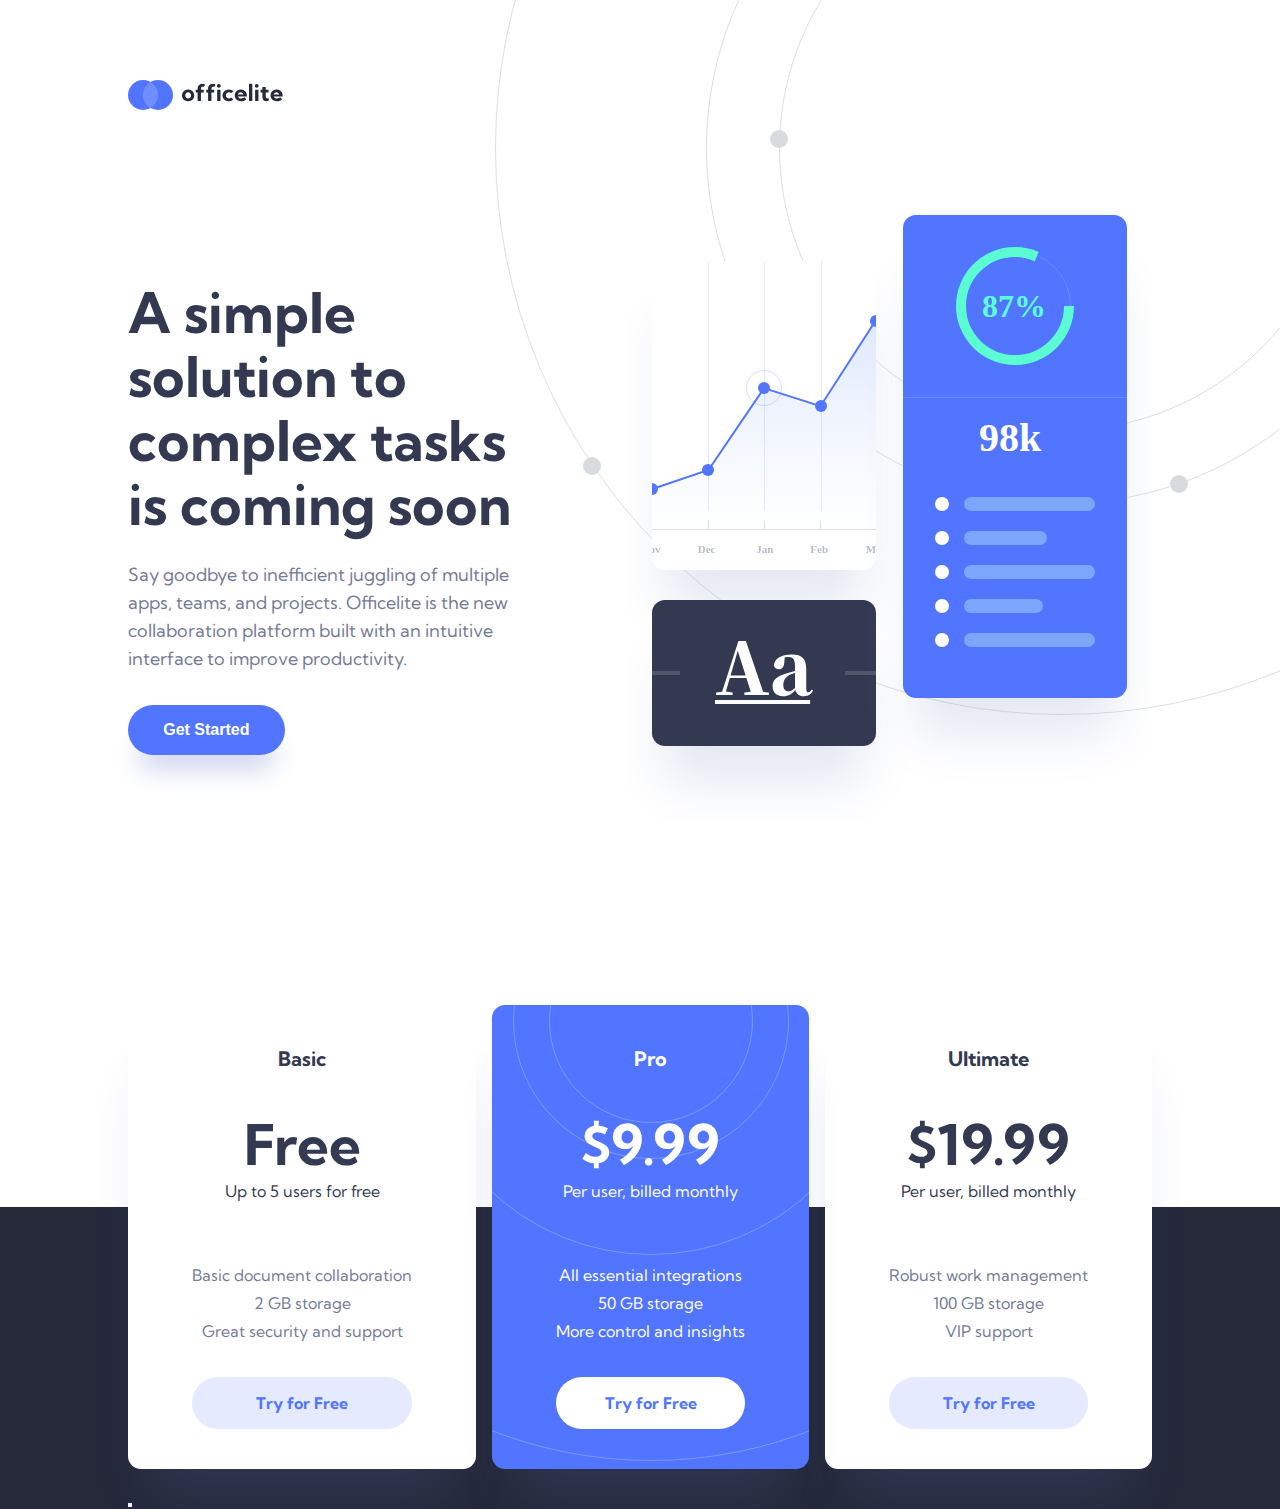
==== index.html @ 5bf41b75 "fix(html, css): image and button in features middle" ====
<!DOCTYPE html>
<html lang="en">
  <head>
    <meta charset="UTF-8" />
    <meta name="viewport" content="width=device-width, initial-scale=1.0" />
    <link rel="stylesheet" href="style/desktop.css" />
    <link rel="stylesheet" href="style/tablet.css" />
    <link rel="stylesheet" href="style/mobile.css" />
    <link rel="preconnect" href="https://fonts.googleapis.com" />
    <link rel="preconnect" href="https://fonts.gstatic.com" crossorigin />
    <link href="https://fonts.googleapis.com/css2?family=Kumbh+Sans:wght@400;700&display=swap" rel="stylesheet" />
    <link rel="icon" type="image/png" sizes="32x32" href="img/favicon-32x32.png" />

    <title>Officelite coming soon site</title>
  </head>
  <body>
    <img class="bg-pattern-body" src="img/home/bg-pattern-header.svg" alt="" />
    <div class="container">
      <!-- Header -->
      <header>
        <img src="img/shared/logo.svg" alt="Officelite logo, featuring black, two blue circles" />
      </header>
      <!-- Hero -->
      <section class="hero">
        <div class="hero-content">
          <p class="hero-content-title">A simple solution to complex tasks is coming soon</p>
          <p class="hero-content-description">
            Say goodbye to inefficient juggling of multiple apps, teams, and projects. Officelite is the new collaboration platform built with an
            intuitive interface to improve productivity.
          </p>
          <a href="sign-up.html" alt="redirect to sign up page">
            <button class="hero-content-redirection" alt="Get started button for go to sign up page">Get Started</button>
          </a>
        </div>
        <img class="hero-img" src="img/home/illustration-charts.svg" alt="" />
      </section>
      <!-- Modal price -->
      <main class="modal-price">
        <div class="features">
          <h2>Basic</h2>
          <div class="f-content">
            <div class="f-price">
              <h1>Free</h1>
              <p>Up to 5 users for free</p>
            </div>
            <div class="f-options">
              <p>Basic document collaboration</p>
              <p>2 GB storage</p>
              <p>Great security and support</p>
            </div>
          </div>
          <a class="f-links" href="sign-up.html" alt="redirect to sign up page"> Try for Free </a>
        </div>

        <div class="features middle">
          <img src="img/home/bg-pattern-pricing.svg" alt="" />
          <h2 class="color">Pro</h2>
          <div class="f-content">
            <div class="f-price">
              <h1 class="color">$9.99</h1>
              <p class="color">Per user, billed monthly</p>
            </div>
            <div class="f-options">
              <p class="color">All essential integrations</p>
              <p class="color">50 GB storage</p>
              <p class="color">More control and insights</p>
            </div>
          </div>
          <a class="f-links middle-color" href="sign-up.html" alt="redirect to sign up page"> Try for Free </a>
        </div>

        <div class="features">
          <h2>Ultimate</h2>
          <div class="f-content">
            <div class="f-price">
              <h1>$19.99</h1>
              <p>Per user, billed monthly</p>
            </div>
            <div class="f-options">
              <p>Robust work management</p>
              <p>100 GB storage</p>
              <p>VIP support</p>
            </div>
          </div>
          <a class="f-links" href="sign-up.html" alt="redirect to sign up page"> Try for Free </a>
        </div>
      </main>
      <!-- Footer -->
      <footer>
        <img src="" alt="" />
        <div>
          <h3></h3>
          <div>
            <p></p>
            <p></p>
          </div>
          <div>
            <p></p>
            <p></p>
          </div>
          <div>
            <p></p>
            <p></p>
          </div>
          <div>
            <p></p>
            <p></p>
          </div>
        </div>
        <div>
          <a href=""><button></button></a>
        </div>
      </footer>
    </div>
    <script src="scripts/index.js"></script>
  </body>
</html>
---- style/desktop.css ----
/*reset*/
*,
*::before,
*::after {
  box-sizing: border-box;
  margin: 0;
  padding: 0;
}

/* custom properties */
:root {
  --bg-dark: rgb(37, 41, 58);
  --bg-btn: rgb(81, 117, 255);
  --bg-btn-hover: rgb(130, 156, 255);
  --clr-title: rgb(51, 57, 80);
  --clr-text: rgb(116, 123, 149);
  --clr-danger: rgb(240, 91, 91);
  --fs-h1: 3.5rem;
  --fs-h2: 1.25rem;
  --fs-h3: 1rem;
  --fs-text: 1rem;
  --lh-h1: 4rem;
  --lh-h2-text: 1.75rem;
  --lh-h3: 3rem;
  --fw-regular: 400;
  --fw-bold: 700;
}

html {
  overflow-x: hidden;
}

body {
  overflow-x: hidden;
  position: relative;
  font-family: 'Kumbh Sans', sans-serif;
  background: linear-gradient(180deg, rgba(255, 255, 255, 1) 80%, rgba(37, 41, 58, 1) 20%);
}

h1,
h2,
h3 {
  color: var(--clr-title);
  font-weight: var(--fw-bold);
}

h1 {
  font-size: var(--fs-h1);
  line-height: var(--lh-h1);
}

h2 {
  font-size: var(--fs-h2);
  line-height: var(--lh-h2-text);
}

h3 {
  font-size: var(--fs-h3);
  line-height: var(--lh-h3);
}

p {
  font-size: var(--fs-text);
  line-height: var(--lh-h2-text);
  color: var(--clr-text);
  font-weight: var(--fw-regular);
}
/**** img top body ****/
.bg-pattern-body {
  position: absolute;
  top: -26.2rem;
  right: -21.8rem;
  z-index: -1;
}

/****Container****/
.container {
  display: flex;
  flex-direction: column;
  width: 80%;
  margin: auto;
}

/****Header****/
header {
  margin-top: 5rem;
}

/**** section hero  ****/
.hero {
  display: flex;
  align-items: center;
  margin-top: 6.3rem;
}

.hero-content {
  display: flex;
  flex-direction: column;
  margin-right: 5.9rem;
}

.hero-content-title {
  display: flex;
  font-size: 3.5rem;
  line-height: 4rem;
  color: var(--clr-title);
  font-weight: var(--fw-bold);
}

.hero-content-description {
  display: flex;
  margin: 1.5rem 0 2rem 0;
  font-size: 1.125rem;
}

.hero-content-redirection {
  background-color: var(--bg-btn);
  color: rgb(255, 255, 255);
  font-weight: var(--fw-bold);
  font-size: 1rem;
  padding: 1rem 2.2rem 1rem 2.2rem;
  border: 0 solid;
  border-radius: 28px;
  box-shadow: 0px 25px 25px -10px rgba(63, 91, 194, 0.247159);
}

.hero-content-redirection:hover {
  background-color: var(--bg-btn-hover);
}

/****Section modal price****/
.modal-price {
  display: flex;
  justify-content: space-between;
  margin-top: 11.5rem;
}

.features {
  display: flex;
  flex-direction: column;
  text-align: center;
  padding: 2.5rem 4rem 2.5rem 4rem;
  background: rgb(255, 255, 255);
  box-shadow: 0px 50px 50px -25px rgba(75, 92, 154, 0.247159);
  border-radius: 13px;
}

.features.middle {
  position: relative;
  background-color: rgb(81, 117, 255);
  overflow: hidden;
  z-index: 0;
}

.features.middle > img {
  position: absolute;
  top: -26.5rem;
  left: 50%;
  transform: translate(-50%);
  z-index: -1;
}

.features.middle .color {
  color: rgb(255, 255, 255);
}

.features > h2 {
  margin-bottom: 2.5rem;
}

.f-content {
  display: flex;
  flex-direction: column;
}

.f-price > p {
  color: var(--clr-title);
}

.f-options {
  margin: 3.5rem 0 2rem 0;
}

.f-links {
  background-color: rgba(81, 117, 255, 0.15);
  color: var(--bg-btn);
  font-weight: var(--fw-bold);
  font-size: 1rem;
  padding: 1rem 2.2rem 1rem 2.2rem;
  border: 0 solid;
  border-radius: 28px;
  text-decoration: none;
}

.f-links.middle-color {
  background-color: rgb(255, 255, 255);
}

@media all and (max-width: 1260px) {
  /**** img top body ****/
  .bg-pattern-body {
    width: 900px;
    min-height: 900px;
    top: -18rem;
    right: -20rem;
  }

  .container {
    width: 90%;
  }

  .hero-content {
    margin-right: 2rem;
  }

  .hero-content-title {
    font-size: 2.5rem;
    line-height: 3.5rem;
  }

  .hero-img {
    min-height: 480px;
    width: 420px;
  }
}
---- style/tablet.css ----
@media all and (max-width: 768px) {
  :root {
    --fs-text: 1rem;
  }

  /**** img top body ****/
  .bg-pattern-body {
    width: 666px;
    min-height: 666px;
    top: -10.25rem;
    right: -18rem;
  }

  /****Container****/
  .container {
    width: 90%;
  }
  /****Header****/
  header {
    margin-top: 4.5rem;
  }

  /**** section hero  ****/
  .hero {
    margin-top: 6.5rem;
  }

  .hero-content {
    margin-right: 4rem;
  }

  .hero-content-title {
    line-height: 3rem;
  }

  .hero-img {
    width: 360px;
    min-height: 390px;
  }
}

@media all and (max-width: 700px) {
  /**** img top body ****/
  .bg-pattern-body {
    position: absolute;
    top: -10.5rem;
    right: 0;
    left: 50%;
    transform: translate(-50%);
  }
  /****Container****/
  .container {
    display: flex;
    flex-direction: column;
    align-items: center;
  }

  /**** section hero  ****/
  .hero {
    display: flex;
    flex-direction: column;
    align-items: center;
  }

  .hero-content {
    order: 1;
    margin-right: 0;
    text-align: center;
  }

  .hero-img {
    width: 380px;
    min-height: 410px;
  }
}
---- style/mobile.css ----
@media all and (max-width: 375px) {
  /**** img top body ****/
  .bg-pattern-body {
    width: 458px;
    min-height: 458px;
  }

  /****Header****/
  header {
    margin-top: 2.8rem;
  }

  /**** section hero  ****/
  .hero {
    margin-top: 5rem;
  }

  .hero-content {
    margin-top: 3rem;
  }

  .hero-img {
    width: 240px;
    min-height: 260px;
  }
}
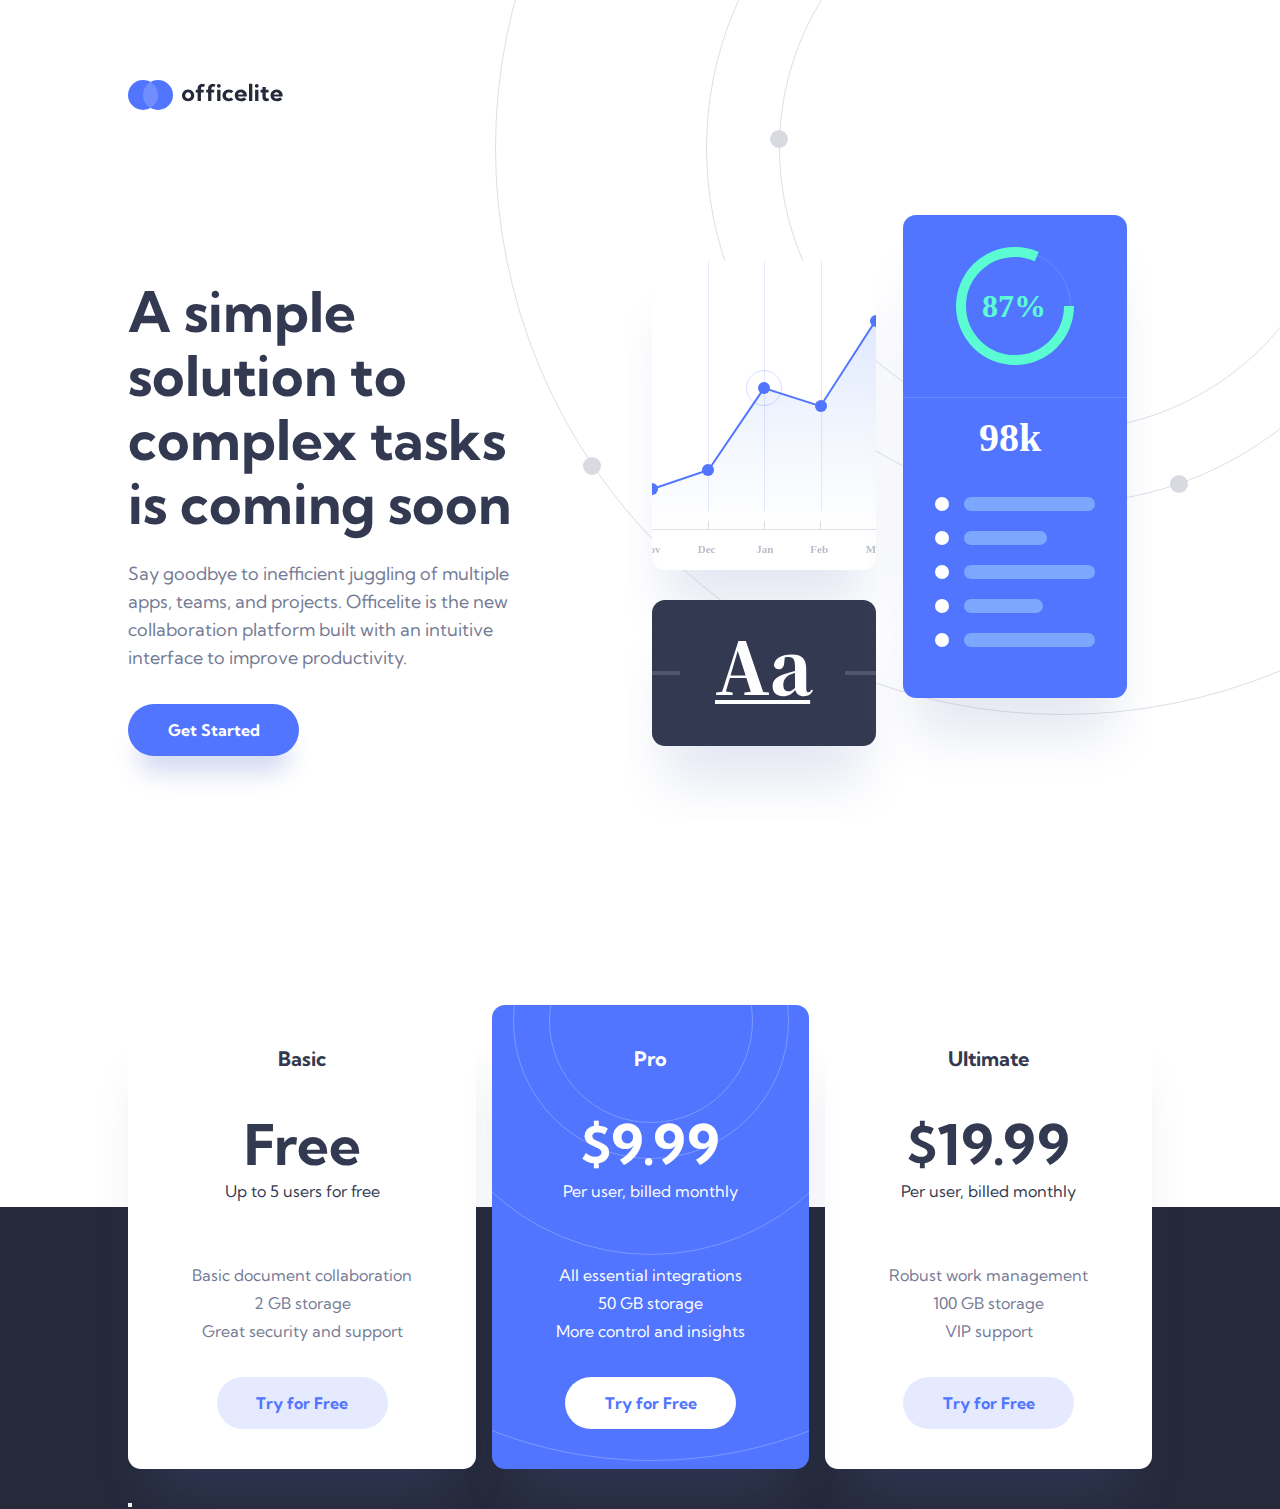
==== commit a61bccf7: "feat(html, css): modal price complete for desktop and tablet" ====
--- a/index.html
+++ b/index.html
@@ -28,9 +28,7 @@
             Say goodbye to inefficient juggling of multiple apps, teams, and projects. Officelite is the new collaboration platform built with an
             intuitive interface to improve productivity.
           </p>
-          <a href="sign-up.html" alt="redirect to sign up page">
-            <button class="hero-content-redirection" alt="Get started button for go to sign up page">Get Started</button>
-          </a>
+          <a class="hero-link" href="sign-up.html" alt="redirect to sign up page"> Get Started </a>
         </div>
         <img class="hero-img" src="img/home/illustration-charts.svg" alt="" />
       </section>
@@ -51,7 +49,6 @@
           </div>
           <a class="f-links" href="sign-up.html" alt="redirect to sign up page"> Try for Free </a>
         </div>
-
         <div class="features middle">
           <img src="img/home/bg-pattern-pricing.svg" alt="" />
           <h2 class="color">Pro</h2>
--- a/style/desktop.css
+++ b/style/desktop.css
@@ -113,7 +113,9 @@
   font-size: 1.125rem;
 }
 
-.hero-content-redirection {
+.hero-link {
+  width: 171px;
+  text-align: center;
   background-color: var(--bg-btn);
   color: rgb(255, 255, 255);
   font-weight: var(--fw-bold);
@@ -122,9 +124,10 @@
   border: 0 solid;
   border-radius: 28px;
   box-shadow: 0px 25px 25px -10px rgba(63, 91, 194, 0.247159);
-}
-
-.hero-content-redirection:hover {
+  text-decoration: none;
+}
+
+.hero-link:hover {
   background-color: var(--bg-btn-hover);
 }
 
@@ -138,6 +141,7 @@
 .features {
   display: flex;
   flex-direction: column;
+  align-items: center;
   text-align: center;
   padding: 2.5rem 4rem 2.5rem 4rem;
   background: rgb(255, 255, 255);
@@ -182,6 +186,7 @@
 }
 
 .f-links {
+  width: 171px;
   background-color: rgba(81, 117, 255, 0.15);
   color: var(--bg-btn);
   font-weight: var(--fw-bold);
--- a/style/tablet.css
+++ b/style/tablet.css
@@ -37,6 +37,58 @@
     width: 360px;
     min-height: 390px;
   }
+  /****Section modal price****/
+  .modal-price {
+    display: flex;
+    flex-direction: column;
+    justify-content: space-between;
+    margin-top: 11.5rem;
+  }
+
+  .features {
+    padding: 3rem 3rem 3rem 3rem;
+    align-items: flex-start;
+  }
+
+  .features > h2 {
+    margin-bottom: 1rem;
+  }
+
+  .features.middle {
+    margin: 1.5rem 0 1.5rem 0;
+  }
+
+  .features.middle > img {
+    position: absolute;
+    top: 50%;
+    left: 18%;
+    /* left: 120px; */
+
+    transform: translate(-50%, -50%);
+  }
+
+  .f-content {
+    display: flex;
+    flex-direction: row;
+    /* justify-content: space-between; */
+    width: 100%;
+    text-align: start;
+  }
+
+  .f-price {
+    /* margin-right: ; */
+    width: 50%;
+  }
+
+  .f-options {
+    margin: 0rem 0 0rem 0rem;
+    padding-left: 2rem;
+    width: 50%;
+  }
+
+  .f-options p:nth-child(2) {
+    margin: 1rem 0 1rem 0;
+  }
 }
 
 @media all and (max-width: 700px) {
@@ -64,6 +116,7 @@
 
   .hero-content {
     order: 1;
+    align-items: center;
     margin-right: 0;
     text-align: center;
   }
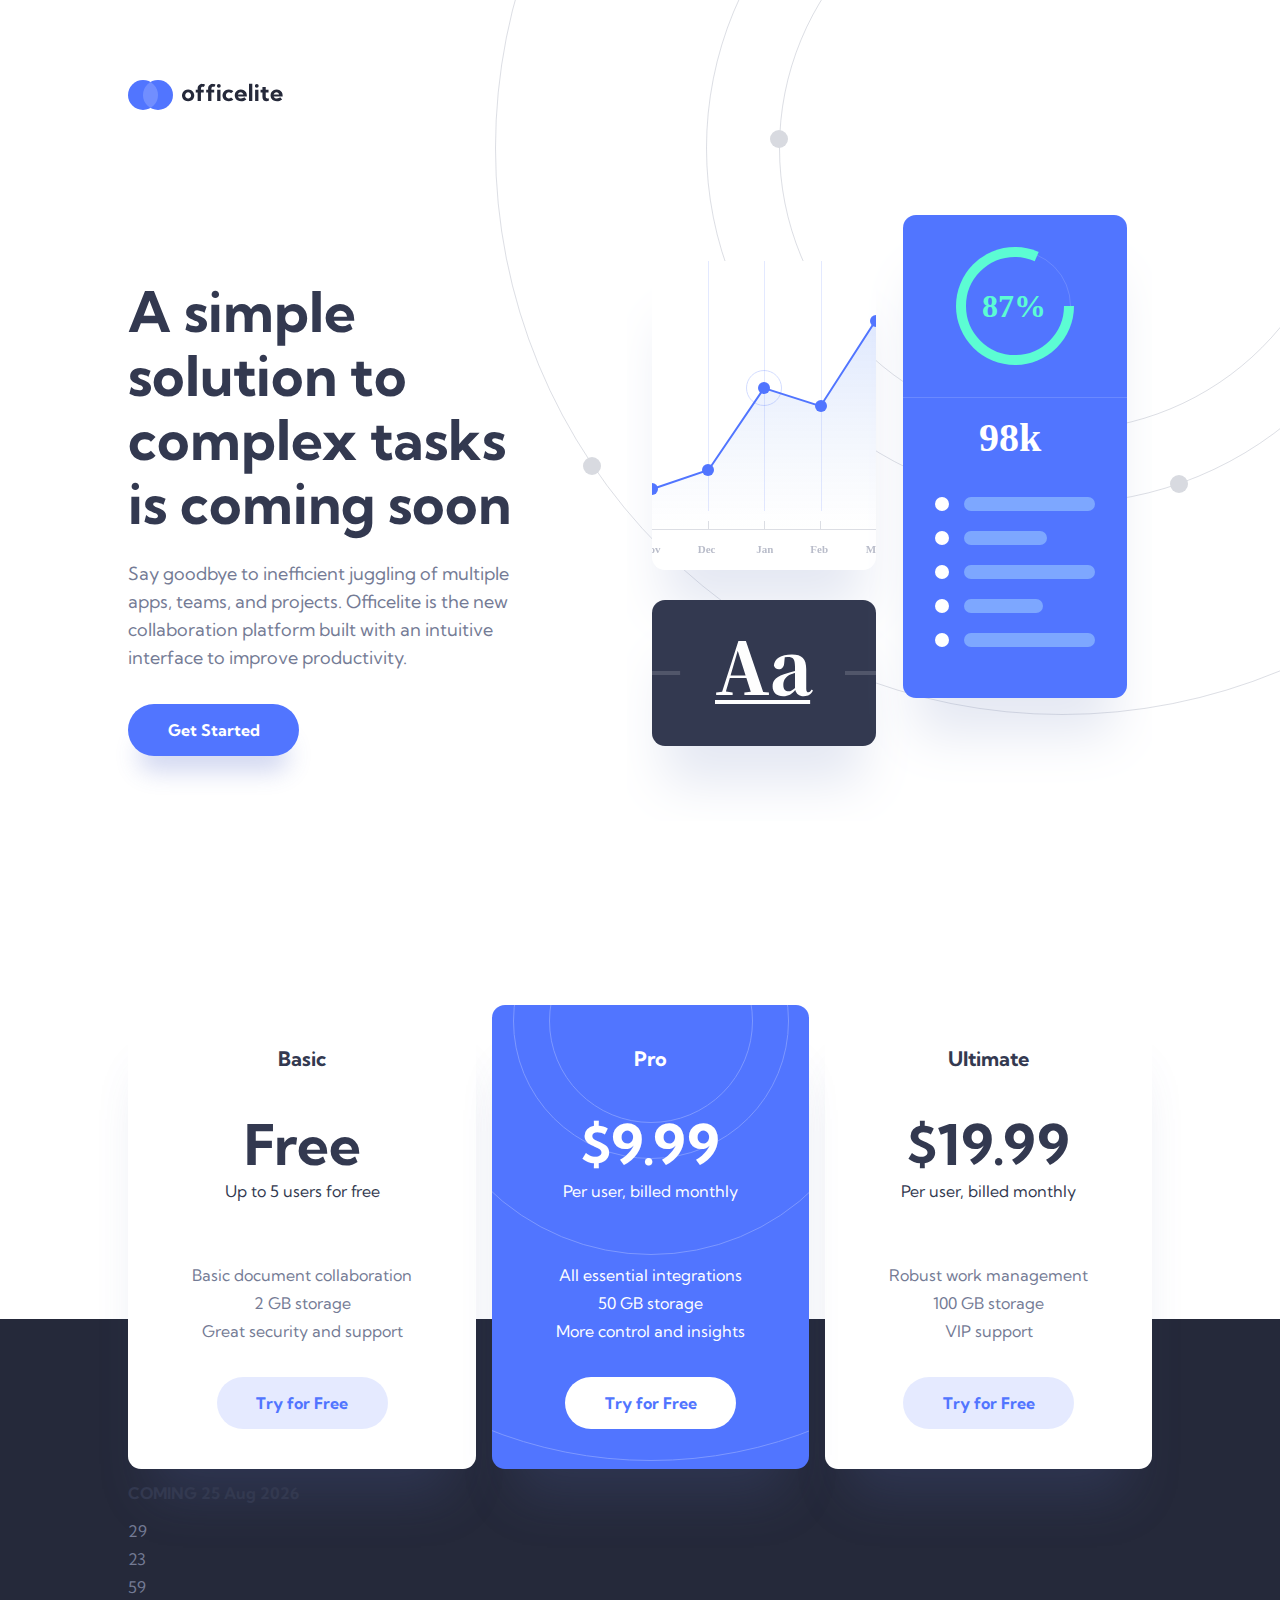
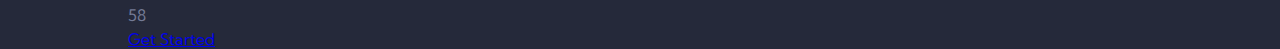
==== commit 9a885300: "feat(js, html): add a countdown in html" ====
--- a/index.html
+++ b/index.html
@@ -84,28 +84,27 @@
       </main>
       <!-- Footer -->
       <footer>
-        <img src="" alt="" />
         <div>
-          <h3></h3>
+          <h3>COMING <span class="title-date"></span></h3>
           <div>
-            <p></p>
-            <p></p>
+            <div>
+              <p></p>
+              <p class="timer">dd</p>
+            </div>
+            <div>
+              <p></p>
+              <p class="timer">hrs</p>
+            </div>
+            <div>
+              <p></p>
+              <p class="timer">mn</p>
+            </div>
+            <div>
+              <p></p>
+              <p class="timer">sc</p>
+            </div>
+            <a href="sign-up.html">Get Started</a>
           </div>
-          <div>
-            <p></p>
-            <p></p>
-          </div>
-          <div>
-            <p></p>
-            <p></p>
-          </div>
-          <div>
-            <p></p>
-            <p></p>
-          </div>
-        </div>
-        <div>
-          <a href=""><button></button></a>
         </div>
       </footer>
     </div>
--- a/style/desktop.css
+++ b/style/desktop.css
@@ -197,8 +197,16 @@
   text-decoration: none;
 }
 
+.f-links:hover {
+  background-color: rgba(81, 117, 255, 0.25);
+}
+
 .f-links.middle-color {
   background-color: rgb(255, 255, 255);
+}
+
+.f-links.f-links.middle-color:hover {
+  color: var(--bg-btn-hover);
 }
 
 @media all and (max-width: 1260px) {
@@ -227,4 +235,55 @@
     min-height: 480px;
     width: 420px;
   }
-}
+
+  /****Section modal price****/
+  .modal-price {
+    display: flex;
+    flex-direction: column;
+    justify-content: space-between;
+    margin-top: 8.75rem;
+    align-items: center;
+  }
+
+  .features {
+    padding: 3rem 3rem 3rem 3rem;
+    align-items: flex-start;
+    width: 80%;
+  }
+
+  .features > h2 {
+    margin-bottom: 1rem;
+  }
+
+  .features.middle {
+    margin: 1.5rem 0 1.5rem 0;
+  }
+
+  .features.middle > img {
+    position: absolute;
+    top: 50%;
+    left: 7.7rem;
+    transform: translate(-50%, -50%);
+  }
+
+  .f-content {
+    display: flex;
+    flex-direction: row;
+    width: 100%;
+    text-align: start;
+  }
+
+  .f-price {
+    width: 50%;
+  }
+
+  .f-options {
+    margin: 0rem 0 0rem 0rem;
+    padding-left: 2rem;
+    width: 50%;
+  }
+
+  .f-options p:nth-child(2) {
+    margin: 1rem 0 1rem 0;
+  }
+}
--- a/style/tablet.css
+++ b/style/tablet.css
@@ -30,64 +30,26 @@
   }
 
   .hero-content-title {
+    font-style: 2.5rem;
     line-height: 3rem;
+  }
+
+  .hero-content-description {
+    font-size: 1rem;
   }
 
   .hero-img {
     width: 360px;
     min-height: 390px;
   }
+
   /****Section modal price****/
   .modal-price {
-    display: flex;
-    flex-direction: column;
-    justify-content: space-between;
-    margin-top: 11.5rem;
+    margin-top: 8.75rem;
   }
 
   .features {
-    padding: 3rem 3rem 3rem 3rem;
-    align-items: flex-start;
-  }
-
-  .features > h2 {
-    margin-bottom: 1rem;
-  }
-
-  .features.middle {
-    margin: 1.5rem 0 1.5rem 0;
-  }
-
-  .features.middle > img {
-    position: absolute;
-    top: 50%;
-    left: 18%;
-    /* left: 120px; */
-
-    transform: translate(-50%, -50%);
-  }
-
-  .f-content {
-    display: flex;
-    flex-direction: row;
-    /* justify-content: space-between; */
     width: 100%;
-    text-align: start;
-  }
-
-  .f-price {
-    /* margin-right: ; */
-    width: 50%;
-  }
-
-  .f-options {
-    margin: 0rem 0 0rem 0rem;
-    padding-left: 2rem;
-    width: 50%;
-  }
-
-  .f-options p:nth-child(2) {
-    margin: 1rem 0 1rem 0;
   }
 }
 
@@ -125,4 +87,55 @@
     width: 380px;
     min-height: 410px;
   }
+
+  /****Section modal price****/
+  .modal-price {
+    margin-top: 6.25rem;
+  }
+
+  .features {
+    padding: 2.5rem 3.3rem 2.5rem 3.3rem;
+    align-items: center;
+    width: 100%;
+  }
+
+  .features > h2 {
+    margin-bottom: 2.5rem;
+  }
+
+  .features.middle {
+    margin: 2rem 0 2rem 0;
+  }
+
+  .features.middle > img {
+    position: absolute;
+    top: -23.6rem;
+    left: 50%;
+    transform: translate(-50%);
+  }
+
+  .f-content {
+    display: flex;
+    flex-direction: column;
+    width: 100%;
+    text-align: center;
+  }
+
+  .f-price {
+    width: 100%;
+    margin-bottom: 3.5rem;
+  }
+
+  .f-options {
+    padding-left: 0rem;
+    width: 100%;
+  }
+
+  .f-options p:nth-child(2) {
+    margin: 1rem 0 1rem 0;
+  }
+
+  .f-links {
+    margin-top: 2.9rem;
+  }
 }
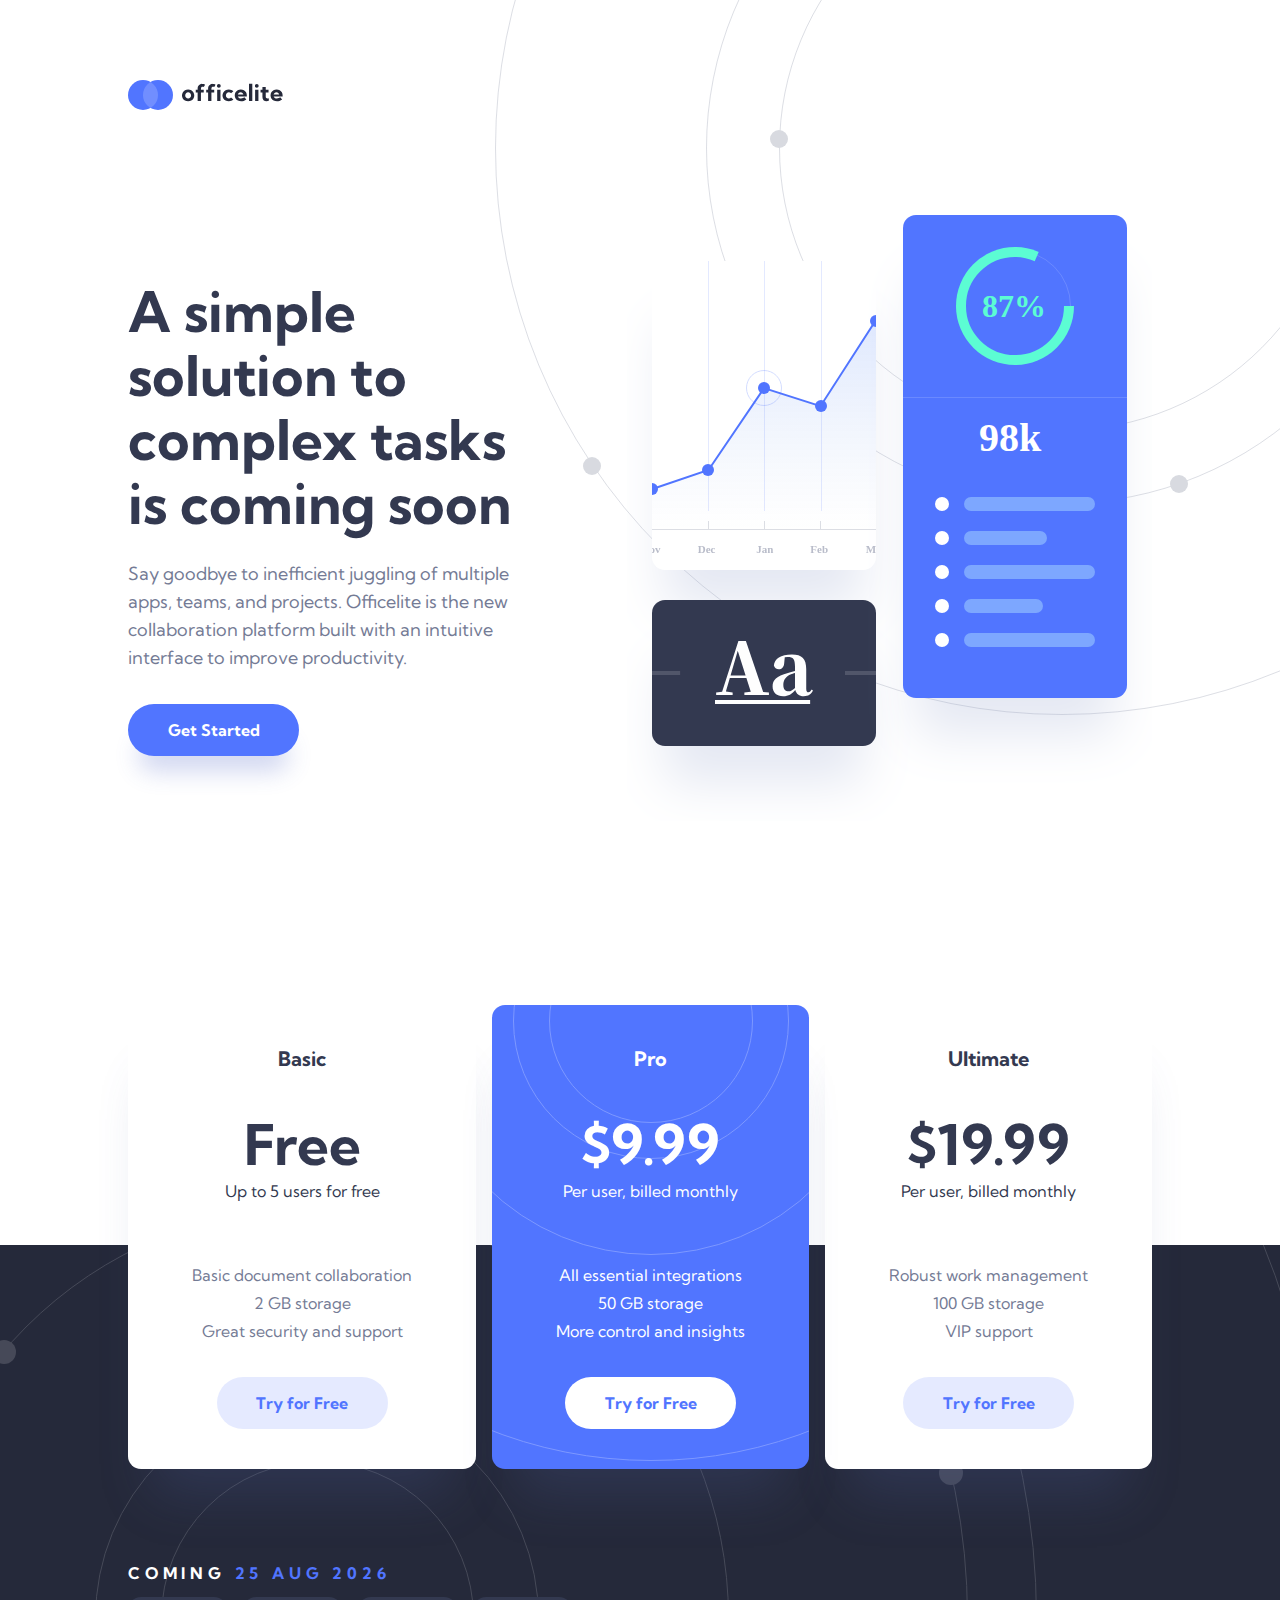
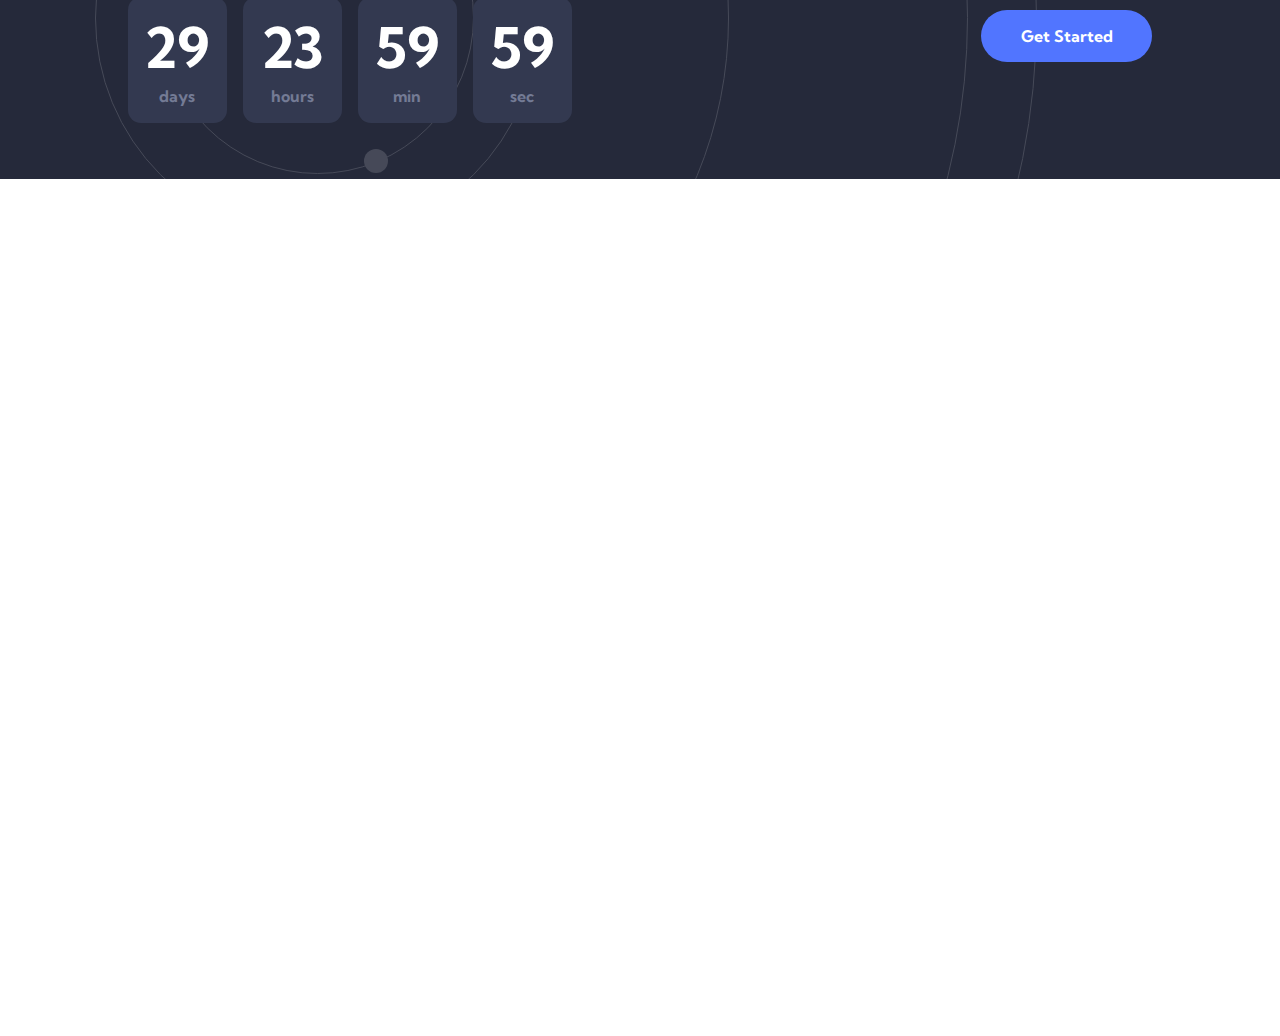
==== commit 279e441b: "feat(html, css): responsive footer" ====
--- a/index.html
+++ b/index.html
@@ -85,29 +85,30 @@
       <!-- Footer -->
       <footer>
         <div>
-          <h3>COMING <span class="title-date"></span></h3>
-          <div>
-            <div>
-              <p></p>
-              <p class="timer">dd</p>
+          <h3 class="footer-title">Coming <span class="title-date"></span></h3>
+          <div class="footer-timer">
+            <div class="timer-units">
+              <span class="timer">29</span>
+              <p>days</p>
             </div>
-            <div>
-              <p></p>
-              <p class="timer">hrs</p>
+            <div class="timer-units">
+              <span class="timer">23</span>
+              <p>hours</p>
             </div>
-            <div>
-              <p></p>
-              <p class="timer">mn</p>
+            <div class="timer-units">
+              <span class="timer">59</span>
+              <p>min</p>
             </div>
-            <div>
-              <p></p>
-              <p class="timer">sc</p>
+            <div class="timer-units">
+              <span class="timer">59</span>
+              <p>sec</p>
             </div>
-            <a href="sign-up.html">Get Started</a>
           </div>
         </div>
+        <a class="footer-link" href="sign-up.html">Get Started</a>
       </footer>
     </div>
+    <img class="bg-pattern-footer-body" src="img/home/bg-pattern-footer.svg" alt="" />
     <script src="scripts/index.js"></script>
   </body>
 </html>
--- a/style/desktop.css
+++ b/style/desktop.css
@@ -32,9 +32,10 @@
 
 body {
   overflow-x: hidden;
+  overflow-y: hidden;
   position: relative;
   font-family: 'Kumbh Sans', sans-serif;
-  background: linear-gradient(180deg, rgba(255, 255, 255, 1) 80%, rgba(37, 41, 58, 1) 20%);
+  background: linear-gradient(180deg, rgba(255, 255, 255, 1) 70%, rgba(37, 41, 58, 1) 30%);
 }
 
 h1,
@@ -209,7 +210,81 @@
   color: var(--bg-btn-hover);
 }
 
+/**** Footer ****/
+footer {
+  display: flex;
+  justify-content: space-between;
+  align-items: center;
+  margin: 5rem 0 3.5rem 0;
+}
+
+.footer-title {
+  letter-spacing: 0.3rem;
+  text-transform: uppercase;
+  color: rgb(255, 255, 255);
+  line-height: var(--lh-h3);
+}
+
+.title-date {
+  color: var(--bg-btn);
+}
+
+.footer-timer {
+  display: flex;
+}
+
+.timer-units {
+  width: 6.18rem;
+  text-align: center;
+  padding: 1rem 1rem 0.8rem 1rem;
+  background-color: rgb(51, 57, 80);
+  border-radius: 13px;
+}
+
+.timer-units > p {
+  font-weight: bold;
+}
+
+.timer-units:not(:nth-child(1)) {
+  margin-left: 1rem;
+}
+
+.timer {
+  font-size: 3.5rem;
+  color: rgb(255, 255, 255);
+  font-weight: bold;
+}
+
+.footer-link {
+  width: 171px;
+  text-align: center;
+  background-color: var(--bg-btn);
+  color: rgb(255, 255, 255);
+  font-weight: var(--fw-bold);
+  font-size: 1rem;
+  padding: 1rem 2.2rem 1rem 2.2rem;
+  border: 0 solid;
+  border-radius: 28px;
+  text-decoration: none;
+}
+
+.footer-link:hover {
+  background-color: var(--bg-btn-hover);
+}
+
+/**** img bottom body ****/
+.bg-pattern-footer-body {
+  position: absolute;
+  z-index: -2;
+  top: 37.5rem;
+  left: -43.8rem;
+}
+
 @media all and (max-width: 1260px) {
+  body {
+    background: linear-gradient(180deg, rgba(255, 255, 255, 1) 58%, rgba(37, 41, 58, 1) 42%);
+  }
+
   /**** img top body ****/
   .bg-pattern-body {
     width: 900px;
@@ -286,4 +361,25 @@
   .f-options p:nth-child(2) {
     margin: 1rem 0 1rem 0;
   }
-}
+
+  /****Footer****/
+  footer {
+    display: flex;
+    flex-direction: column;
+    text-align: center;
+    margin: 6.25rem 0 6.25rem 0;
+  }
+
+  .footer-timer {
+    margin: 0.5rem 0 3rem 0;
+  }
+
+  /**** img bottom body ****/
+  .bg-pattern-footer-body {
+    position: absolute;
+    z-index: -2;
+    top: 68rem;
+    left: 50%;
+    transform: translate(-50%);
+  }
+}
--- a/style/tablet.css
+++ b/style/tablet.css
@@ -138,4 +138,24 @@
   .f-links {
     margin-top: 2.9rem;
   }
+
+  .timer-units {
+    width: 4.5rem;
+    min-height: 5.75rem;
+    padding: 0.5rem 0.5rem 0.5rem 0.5rem;
+    border-radius: 4px;
+  }
+
+  .timer-units:not(:nth-child(1)) {
+    margin-left: 0.8rem;
+  }
+
+  .timer {
+    font-size: 2.5rem;
+  }
+
+  /**** img bottom body ****/
+  .bg-pattern-footer-body {
+    top: 88rem;
+  }
 }
--- a/style/mobile.css
+++ b/style/mobile.css
@@ -23,4 +23,9 @@
     width: 240px;
     min-height: 260px;
   }
+
+  /****footer****/
+  .timer {
+    font-size: 2rem;
+  }
 }
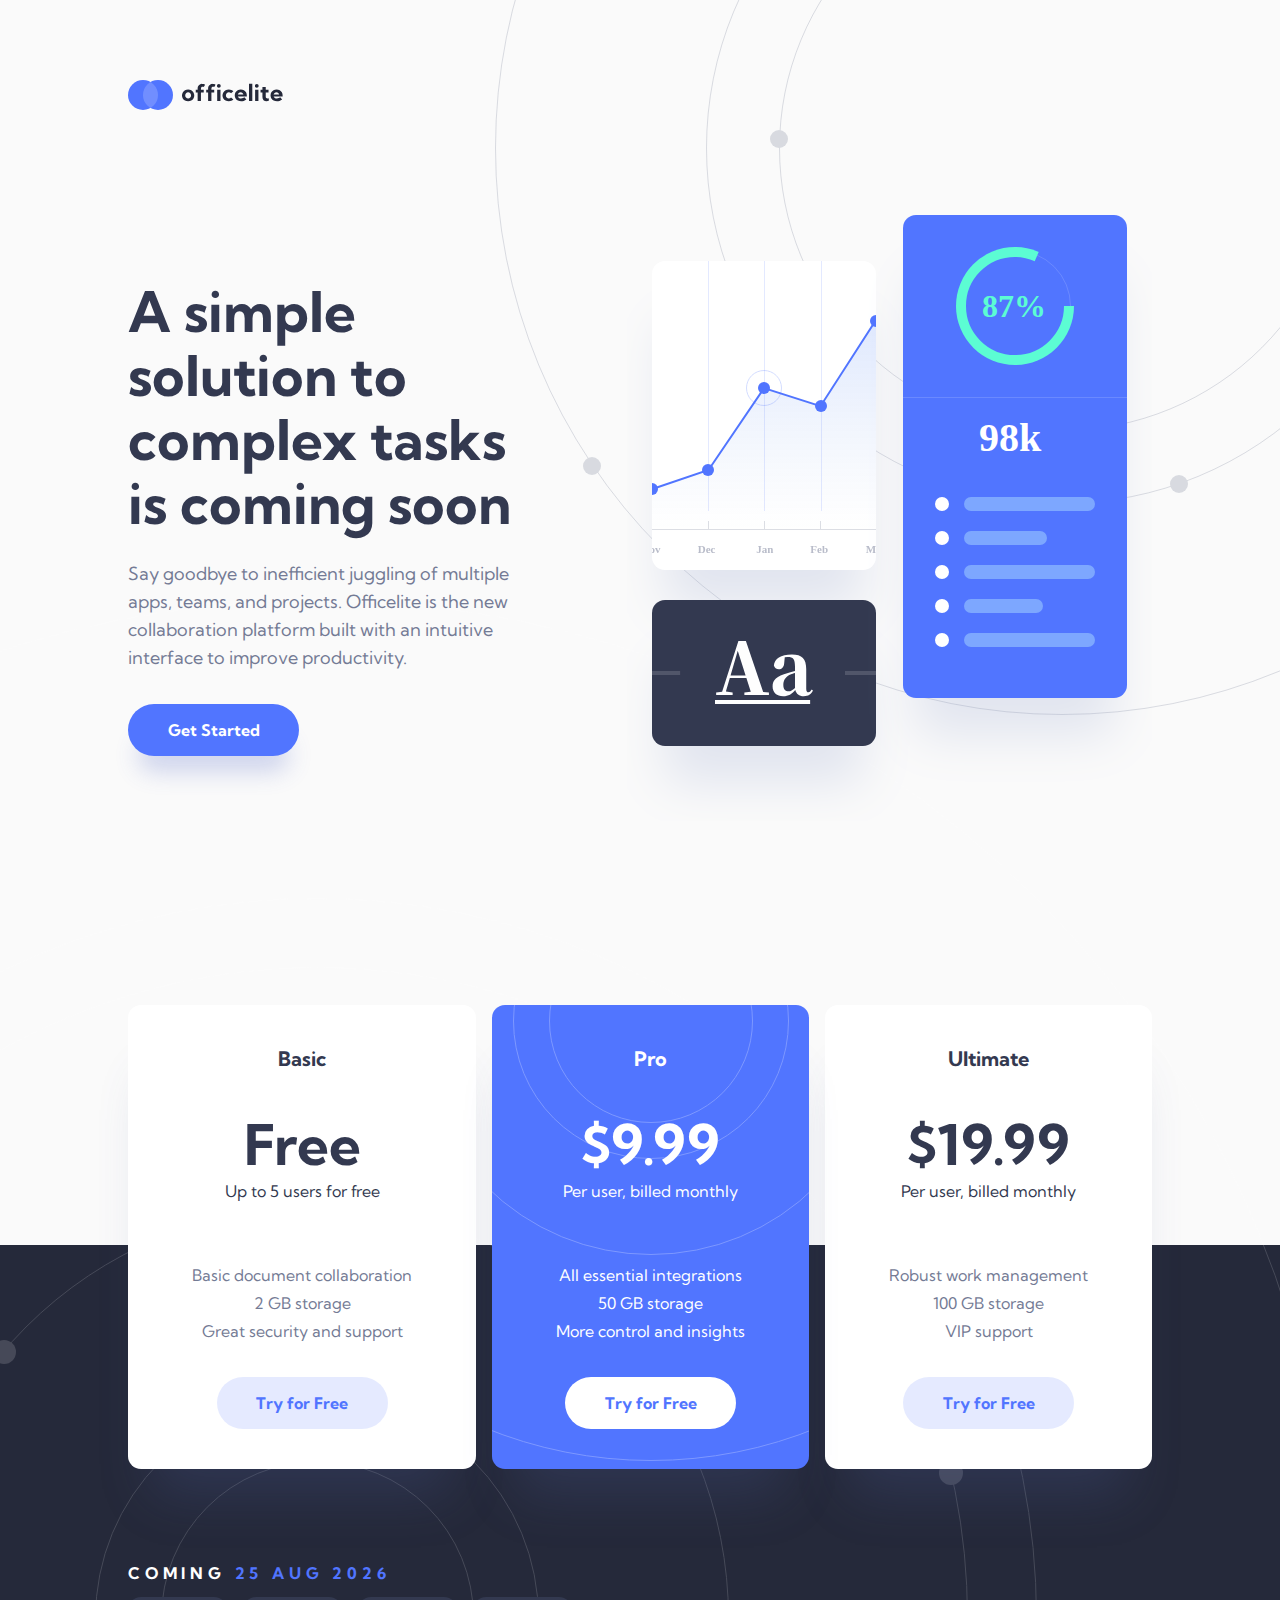
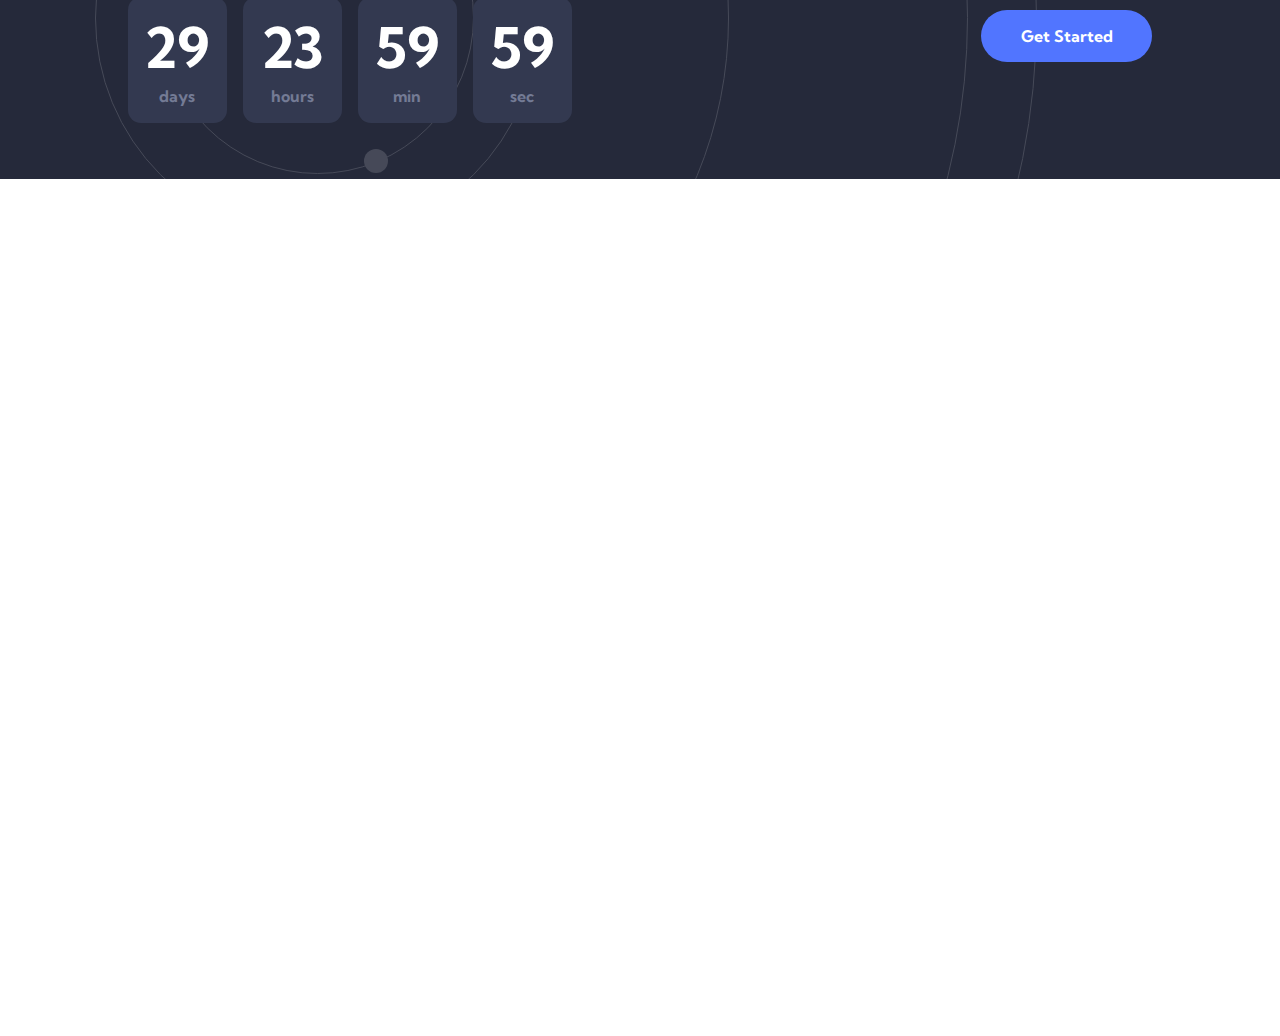
==== commit e59d27e8: "feat(html,css,js): sign-up" ====
--- a/index.html
+++ b/index.html
@@ -13,12 +13,14 @@
 
     <title>Officelite coming soon site</title>
   </head>
-  <body>
+  <body class="body-index">
     <img class="bg-pattern-body" src="img/home/bg-pattern-header.svg" alt="" />
     <div class="container">
       <!-- Header -->
       <header>
-        <img src="img/shared/logo.svg" alt="Officelite logo, featuring black, two blue circles" />
+        <a href="index.html" alt="redirect to home page"
+          ><img src="img/shared/logo.svg" alt="Officelite logo, featuring black, two blue circles"
+        /></a>
       </header>
       <!-- Hero -->
       <section class="hero">
--- a/style/desktop.css
+++ b/style/desktop.css
@@ -35,7 +35,10 @@
   overflow-y: hidden;
   position: relative;
   font-family: 'Kumbh Sans', sans-serif;
-  background: linear-gradient(180deg, rgba(255, 255, 255, 1) 70%, rgba(37, 41, 58, 1) 30%);
+}
+
+.body-index {
+  background: linear-gradient(180deg, rgba(250, 250, 250, 1) 70%, rgba(37, 41, 58, 1) 30%);
 }
 
 h1,
@@ -281,8 +284,8 @@
 }
 
 @media all and (max-width: 1260px) {
-  body {
-    background: linear-gradient(180deg, rgba(255, 255, 255, 1) 58%, rgba(37, 41, 58, 1) 42%);
+  .body-index {
+    background: linear-gradient(180deg, rgba(250, 250, 250, 1) 58%, rgba(37, 41, 58, 1) 42%);
   }
 
   /**** img top body ****/
@@ -383,3 +386,217 @@
     transform: translate(-50%);
   }
 }
+
+/****** Sign-up.html ******/
+.body-sign-up {
+  background: linear-gradient(90deg, rgba(250, 250, 250, 1) 70%, rgba(37, 41, 58, 1) 30%);
+  position: relative;
+}
+
+.body-bg {
+  position: absolute;
+  top: -48.5rem;
+  right: -53rem;
+  z-index: -2;
+}
+
+/**** Hero ****/
+section.hero-sign-up {
+  margin-bottom: 13rem;
+}
+
+.hero-content-sign-up {
+  width: 60%;
+}
+
+.sign-up-timer {
+  padding-top: 1rem;
+}
+
+.sign-up-title {
+  color: rgb(51, 57, 80);
+}
+
+.timer-units-color {
+  background-color: rgba(81, 117, 255, 0.1);
+}
+
+.timer-units-color > p {
+  opacity: 0.5;
+}
+
+.timer-color {
+  color: rgb(81, 117, 255);
+}
+
+form {
+  display: flex;
+  flex-direction: column;
+  width: 40%;
+  margin-left: 7.8rem;
+  background-color: rgb(255, 255, 255);
+  box-shadow: 0px 50px 50px -25px rgba(75, 92, 154, 0.247159);
+  border-radius: 13px;
+  padding: 40px 42px 51px 43px;
+}
+
+input {
+  border: none;
+  color: rgba(116, 123, 149, 0.5);
+  font-size: 1rem;
+  border-bottom: 1px solid rgba(116, 123, 149, 0.5);
+  padding: 0 0 1rem 1rem;
+}
+
+input:not(:nth-child(1)) {
+  margin-top: 1.5rem;
+}
+
+input:focus {
+  outline: none;
+}
+
+input:invalid,
+input.invalid {
+  color: rgba(240, 91, 91, 1);
+  border-bottom: 1px solid rgba(240, 91, 91, 1);
+  background-image: url('../img/sign-up/icon-cross.svg');
+  background-position: top right;
+  background-repeat: no-repeat;
+}
+
+details {
+  position: relative;
+  cursor: pointer;
+}
+
+.pack {
+  font-weight: var(--fw-bold);
+  margin-right: 0.5rem;
+}
+
+.pack-price {
+  font-weight: var(--fw-bold);
+}
+
+summary {
+  list-style: none;
+  display: flex;
+  align-items: center;
+  justify-content: space-between;
+  border-bottom: 1px solid rgba(116, 123, 149, 0.5);
+  padding: 1.5rem 0 1rem 1rem;
+}
+
+.form-menu-title {
+  display: flex;
+  align-items: center;
+}
+
+.form-menu-title > span {
+  margin-right: 0.5rem;
+}
+
+.form-menu[open] .form-arrow {
+  transition: 0.6s;
+  transform: rotate(180deg);
+}
+
+.form-arrow {
+  transition: 0.6s;
+  transform: rotate(0deg);
+}
+
+.list-content {
+  position: absolute;
+  width: 100%;
+  margin-top: 0.5rem;
+  padding: 1.5rem 2rem 1.5rem 2rem;
+  background: rgb(255, 255, 255);
+  border: 1px solid rgba(51, 57, 80, 0.153273);
+  box-shadow: 0px 50px 50px -25px rgba(75, 92, 154, 0.747077);
+  border-radius: 8px;
+}
+
+.list {
+  cursor: pointer;
+  display: flex;
+  align-items: center;
+}
+
+.list:not(:nth-child(3)) {
+  padding-bottom: 1rem;
+  border-bottom: 1px solid rgba(116, 123, 149, 0.25);
+}
+
+.list:not(:nth-child(1)) {
+  margin-top: 1rem;
+}
+
+.list.active {
+  position: relative;
+}
+
+.list.active::after {
+  content: url('../img/sign-up/icon-check.svg');
+  position: absolute;
+  right: 0%;
+}
+
+.form-link {
+  margin-top: 2.5rem;
+  text-align: center;
+  padding: 1.2rem 2.2rem 1.2rem 2.2rem;
+  cursor: pointer;
+  background-color: var(--bg-btn);
+  color: rgb(255, 255, 255);
+  font-weight: var(--fw-bold);
+  font-size: 1rem;
+  border: 0 solid;
+  border-radius: 28px;
+  box-shadow: 0px 25px 25px -10px rgba(63, 91, 194, 0.247159);
+  text-decoration: none;
+}
+
+.form-link:hover {
+  background-color: var(--bg-btn-hover);
+}
+
+@media all and (max-width: 1260px) {
+  .body-sign-up {
+    background: linear-gradient(180deg, rgba(250, 250, 250, 1) 65%, rgba(37, 41, 58, 1) 35%);
+    position: relative;
+  }
+
+  .body-bg {
+    position: absolute;
+    top: 70rem;
+    left: 50%;
+    transform: translate(-50%, -50%);
+    z-index: -2;
+  }
+
+  /**** Hero ****/
+  section.hero-sign-up {
+    display: flex;
+    flex-direction: column;
+    text-align: center;
+  }
+
+  .hero-content-sign-up {
+    width: 70%;
+  }
+
+  .hero-content-title-sign-up {
+    justify-content: center;
+  }
+
+  .footer-timer-sign-up {
+    justify-content: center;
+  }
+
+  form {
+    margin: 3.5rem 0 0 0;
+    width: 70%;
+  }
+}
--- a/style/tablet.css
+++ b/style/tablet.css
@@ -50,6 +50,12 @@
 
   .features {
     width: 100%;
+  }
+
+  /******Sign-up.html******/
+  /**** Hero ****/
+  .hero-content-sign-up {
+    width: 80%;
   }
 }
 
@@ -158,4 +164,15 @@
   .bg-pattern-footer-body {
     top: 88rem;
   }
+
+  /****Sign-up.html****/
+  /**** Hero ****/
+  .hero-content-sign-up {
+    width: 100%;
+  }
+
+  form {
+    margin: 1rem 0 0 0;
+    width: 100%;
+  }
 }
--- a/style/mobile.css
+++ b/style/mobile.css
@@ -28,4 +28,17 @@
   .timer {
     font-size: 2rem;
   }
+
+  /****** Sign-up.html ******/
+  .body-sign-up::before {
+    position: absolute;
+    content: '';
+    background-image: url('../img/home/bg-pattern-header.svg');
+    width: 458px;
+    min-height: 458px;
+    background-size: 458px 458px;
+    top: 4rem;
+    left: 50%;
+    transform: translate(-50%, -50%);
+  }
 }
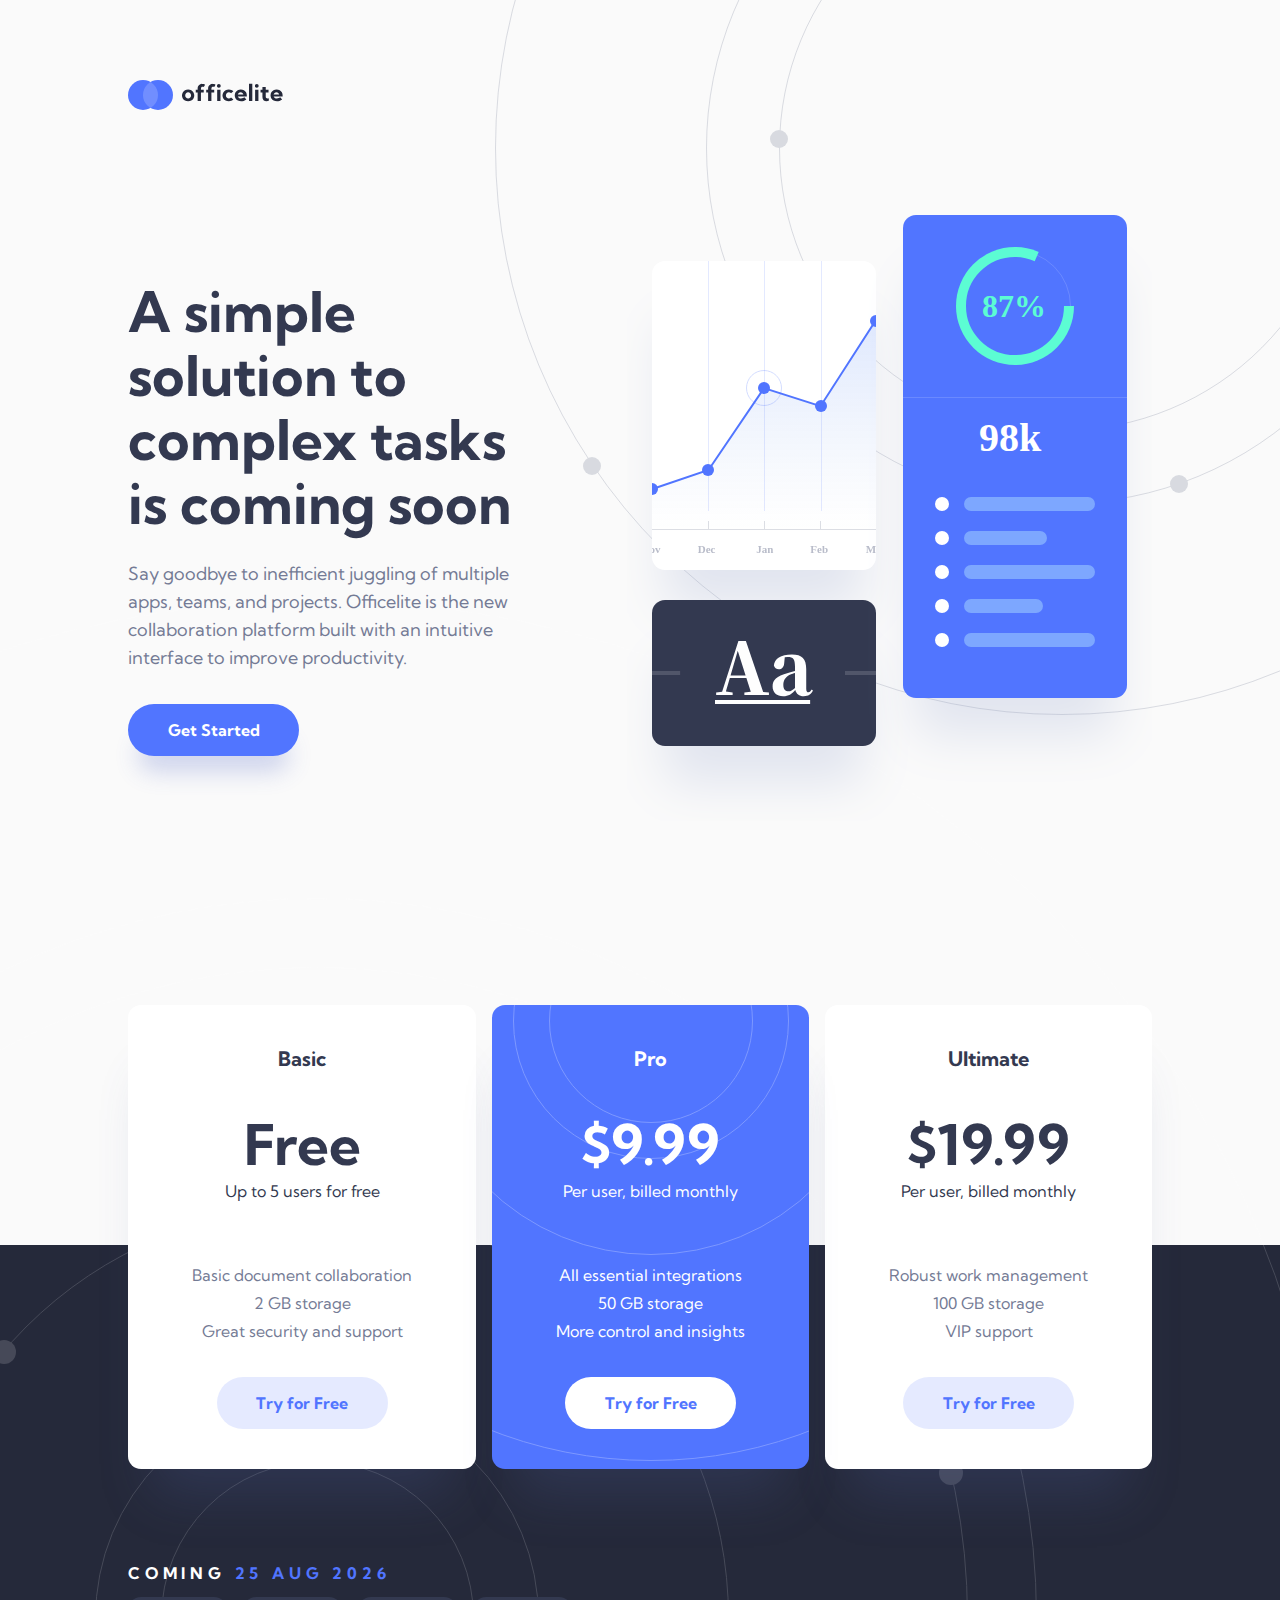
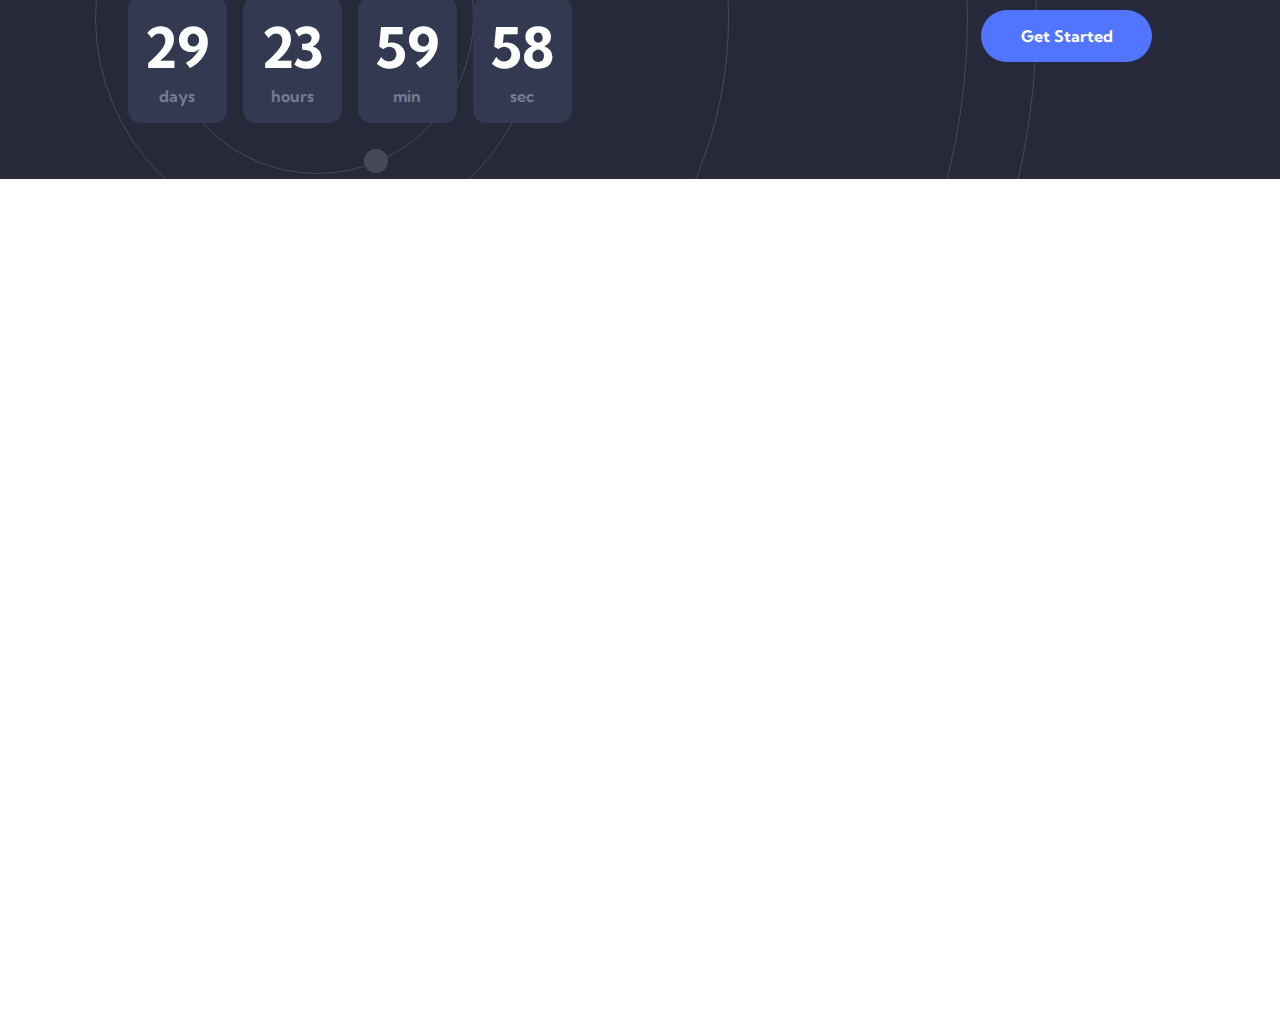
==== commit 12c1730c: "add accessibility" ====
--- a/index.html
+++ b/index.html
@@ -18,19 +18,17 @@
     <div class="container">
       <!-- Header -->
       <header>
-        <a href="index.html" alt="redirect to home page"
-          ><img src="img/shared/logo.svg" alt="Officelite logo, featuring black, two blue circles"
-        /></a>
+        <a href="index.html"><img src="img/shared/logo.svg" alt="redirect to home page" /></a>
       </header>
       <!-- Hero -->
       <section class="hero">
         <div class="hero-content">
-          <p class="hero-content-title">A simple solution to complex tasks is coming soon</p>
+          <h1 class="hero-content-title">A simple solution to complex tasks is coming soon</h1>
           <p class="hero-content-description">
             Say goodbye to inefficient juggling of multiple apps, teams, and projects. Officelite is the new collaboration platform built with an
             intuitive interface to improve productivity.
           </p>
-          <a class="hero-link" href="sign-up.html" alt="redirect to sign up page"> Get Started </a>
+          <a class="hero-link" href="sign-up.html"> Get Started </a>
         </div>
         <img class="hero-img" src="img/home/illustration-charts.svg" alt="" />
       </section>
@@ -40,7 +38,7 @@
           <h2>Basic</h2>
           <div class="f-content">
             <div class="f-price">
-              <h1>Free</h1>
+              <p>Free</p>
               <p>Up to 5 users for free</p>
             </div>
             <div class="f-options">
@@ -49,14 +47,14 @@
               <p>Great security and support</p>
             </div>
           </div>
-          <a class="f-links" href="sign-up.html" alt="redirect to sign up page"> Try for Free </a>
+          <a class="f-links" href="sign-up.html"> Try for Free </a>
         </div>
         <div class="features middle">
           <img src="img/home/bg-pattern-pricing.svg" alt="" />
           <h2 class="color">Pro</h2>
           <div class="f-content">
             <div class="f-price">
-              <h1 class="color">$9.99</h1>
+              <p class="color">$9.99</p>
               <p class="color">Per user, billed monthly</p>
             </div>
             <div class="f-options">
@@ -65,14 +63,14 @@
               <p class="color">More control and insights</p>
             </div>
           </div>
-          <a class="f-links middle-color" href="sign-up.html" alt="redirect to sign up page"> Try for Free </a>
+          <a class="f-links middle-color" href="sign-up.html"> Try for Free </a>
         </div>
 
         <div class="features">
           <h2>Ultimate</h2>
           <div class="f-content">
             <div class="f-price">
-              <h1>$19.99</h1>
+              <p>$19.99</p>
               <p>Per user, billed monthly</p>
             </div>
             <div class="f-options">
@@ -81,13 +79,13 @@
               <p>VIP support</p>
             </div>
           </div>
-          <a class="f-links" href="sign-up.html" alt="redirect to sign up page"> Try for Free </a>
+          <a class="f-links" href="sign-up.html"> Try for Free </a>
         </div>
       </main>
       <!-- Footer -->
       <footer>
         <div>
-          <h3 class="footer-title">Coming <span class="title-date"></span></h3>
+          <p class="footer-title">Coming <span class="title-date"></span></p>
           <div class="footer-timer">
             <div class="timer-units">
               <span class="timer">29</span>
--- a/style/desktop.css
+++ b/style/desktop.css
@@ -105,8 +105,6 @@
 
 .hero-content-title {
   display: flex;
-  font-size: 3.5rem;
-  line-height: 4rem;
   color: var(--clr-title);
   font-weight: var(--fw-bold);
 }
@@ -185,6 +183,12 @@
   color: var(--clr-title);
 }
 
+.f-price p:nth-child(1){
+  font-size: var(--fs-h1);
+  line-height: var(--lh-h1);
+  font-weight: bold;
+}
+
 .f-options {
   margin: 3.5rem 0 2rem 0;
 }
@@ -222,10 +226,12 @@
 }
 
 .footer-title {
+  font-size: var(--fs-h3);
+  line-height: var(--lh-h3);
+  font-weight: bold;
   letter-spacing: 0.3rem;
   text-transform: uppercase;
   color: rgb(255, 255, 255);
-  line-height: var(--lh-h3);
 }
 
 .title-date {
@@ -284,6 +290,10 @@
 }
 
 @media all and (max-width: 1260px) {
+  :root{
+    --fs-h1: 2.5rem
+    --lh-h1: 3.5rem
+  }
   .body-index {
     background: linear-gradient(180deg, rgba(250, 250, 250, 1) 58%, rgba(37, 41, 58, 1) 42%);
   }
@@ -302,11 +312,6 @@
 
   .hero-content {
     margin-right: 2rem;
-  }
-
-  .hero-content-title {
-    font-size: 2.5rem;
-    line-height: 3.5rem;
   }
 
   .hero-img {
--- a/style/tablet.css
+++ b/style/tablet.css
@@ -1,6 +1,8 @@
 @media all and (max-width: 768px) {
   :root {
     --fs-text: 1rem;
+    --fs-h1: 2.5rem;
+    --lh-h1: 3rem;
   }
 
   /**** img top body ****/
@@ -27,11 +29,6 @@
 
   .hero-content {
     margin-right: 4rem;
-  }
-
-  .hero-content-title {
-    font-style: 2.5rem;
-    line-height: 3rem;
   }
 
   .hero-content-description {
